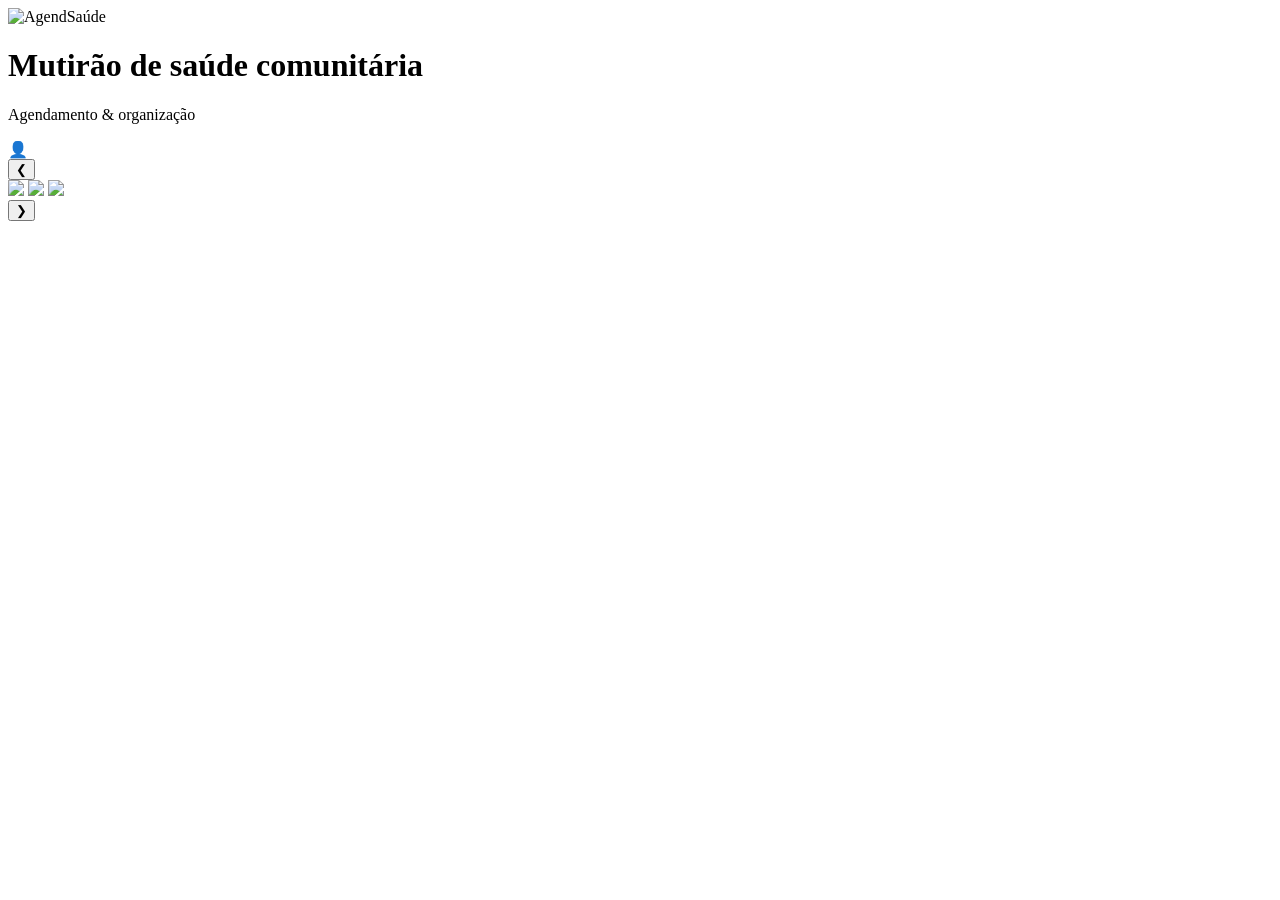
==== src/index.html @ 0ee85579 "Add files via upload" ====
<!DOCTYPE html>
<html lang="pt-br">
<head>
    <meta charset="UTF-8">
    <meta name="viewport" content="width=device-width, initial-scale=1.0">
    <title>AgendSaude</title>
    <link rel="stylesheet" href="src/css/style.css">
    <script defer src="src/js/script.js"></script>
    <link rel="preconnect" href="https://fonts.googleapis.com">
<link rel="preconnect" href="https://fonts.gstatic.com" crossorigin>
<link href="https://fonts.googleapis.com/css2?family=Roboto:ital,wght@0,100..900;1,100..900&display=swap" rel="stylesheet">
</head>
<body>
    <header class="topo">
        <div class="logo">
          <img src="src/img/logocortada.png" alt="AgendSaúde">
        </div>
      
        <div class="titulo">
          <h1>Mutirão de saúde comunitária</h1>
          <p>Agendamento & organização</p>
        </div>
      
        <div class="perfil">
          <div class="icone">👤</div>
        </div>
      </header>
    
      <!-- CARROSSEL -->

      <div class="carrossel">
        <button class="prev">&#10094;</button>
      
        <div class="slides">
          <img src="src/img/IMG1.jpg" class="slide active">
          <img src="src/img/IMG2.jpg" class="slide">
          <img src="src/img/IMG3.jpeg" class="slide">
        </div>
      
        <button class="next">&#10095;</button>
      </div>
      
</body>
</html>
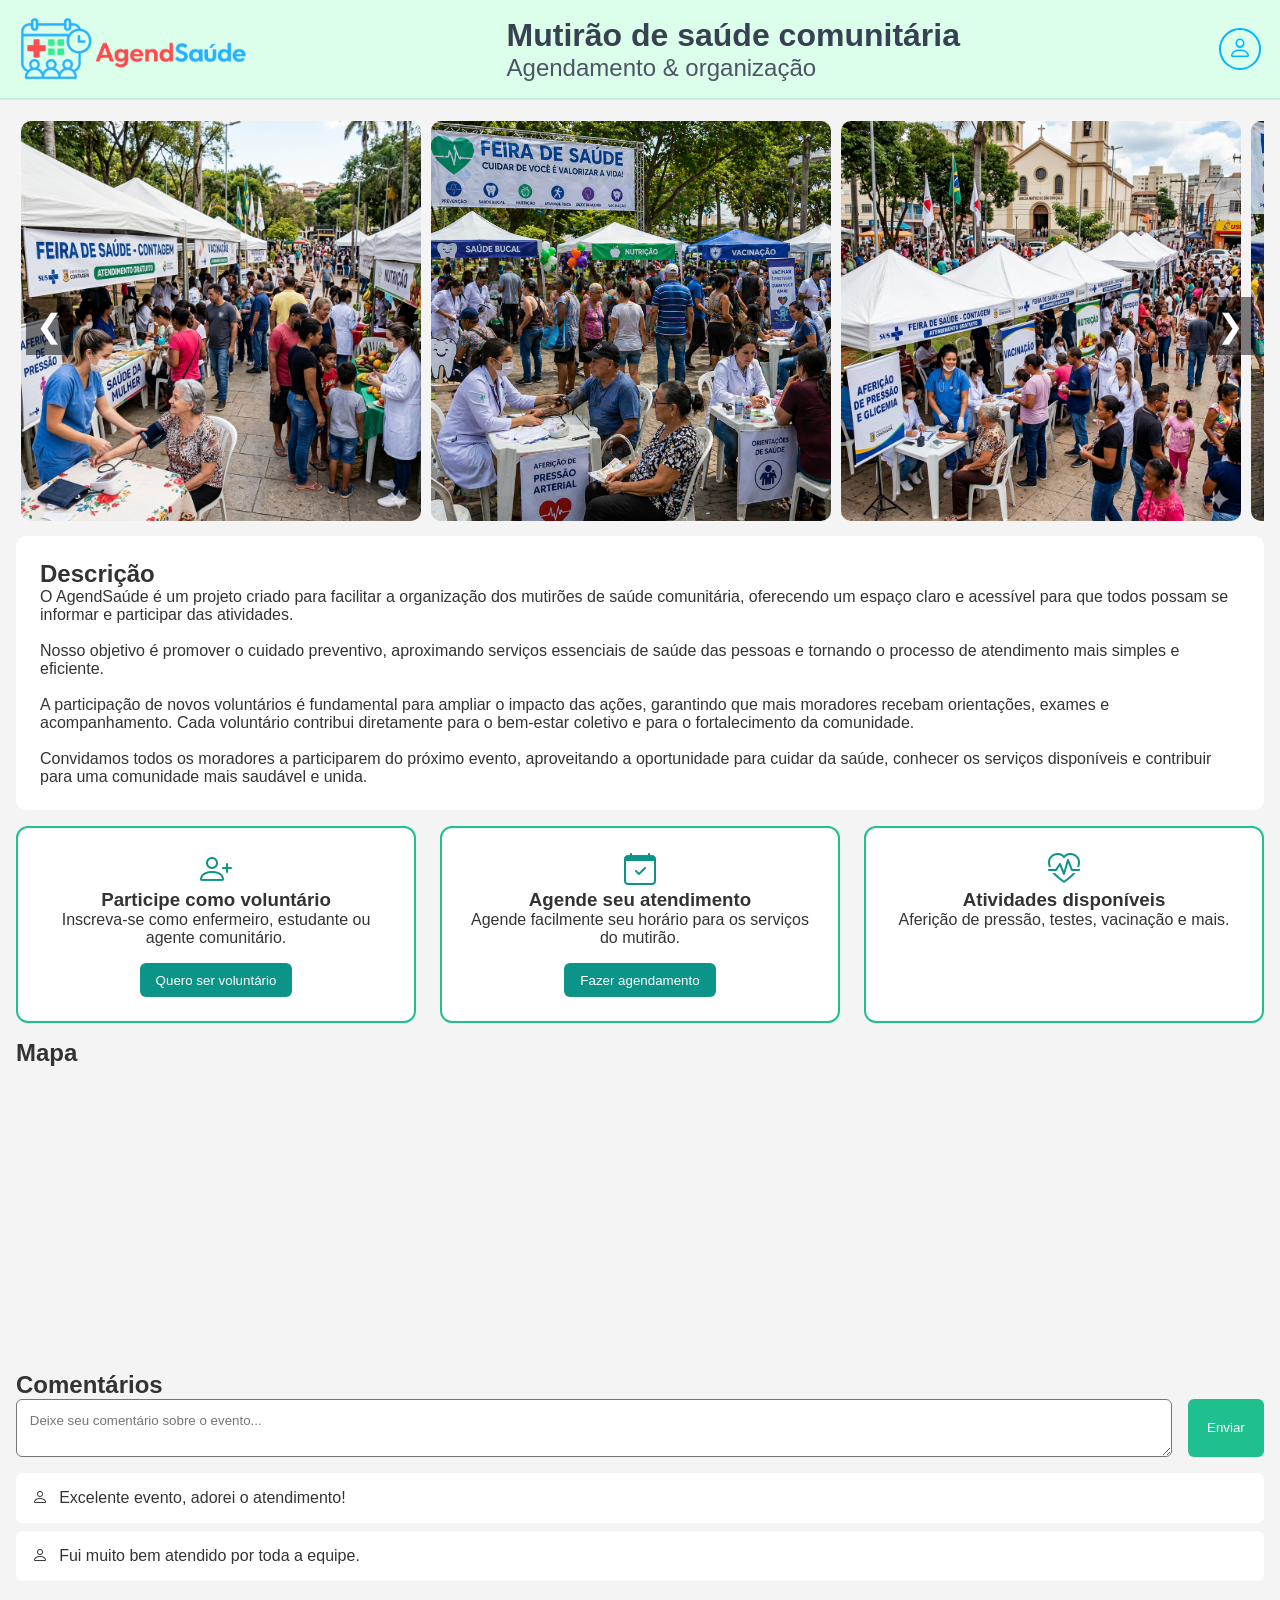
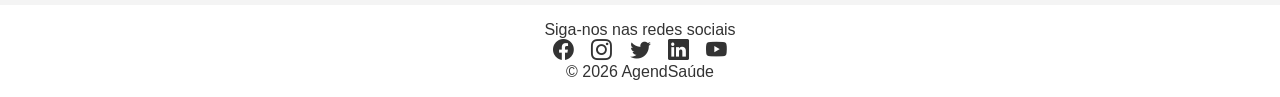
==== commit eb627c56: "Add files via upload" ====
--- a/src/index.html
+++ b/src/index.html
@@ -1,44 +1,157 @@
 <!DOCTYPE html>
-<html lang="pt-br">
+<html lang="pt-BR">
 <head>
-    <meta charset="UTF-8">
-    <meta name="viewport" content="width=device-width, initial-scale=1.0">
-    <title>AgendSaude</title>
-    <link rel="stylesheet" href="src/css/style.css">
-    <script defer src="src/js/script.js"></script>
-    <link rel="preconnect" href="https://fonts.googleapis.com">
-<link rel="preconnect" href="https://fonts.gstatic.com" crossorigin>
-<link href="https://fonts.googleapis.com/css2?family=Roboto:ital,wght@0,100..900;1,100..900&display=swap" rel="stylesheet">
+  <meta charset="UTF-8" />
+  <meta name="viewport" content="width=device-width, initial-scale=1.0" />
+  <title>AgendSaúde | Mutirão de Saúde Comunitária</title>
+
+  <link rel="stylesheet" href="css/style.css" />
+  <script defer src="js/scripyt.js"></script>
+
+  <!-- Ícones -->
+  <link rel="stylesheet" href="https://cdn.jsdelivr.net/npm/bootstrap-icons/font/bootstrap-icons.css">
 </head>
 <body>
-    <header class="topo">
-        <div class="logo">
-          <img src="src/img/logocortada.png" alt="AgendSaúde">
+  <!-- HEADER -->
+  <header class="banner">
+      <!-- LOGO -->
+      <div class="logo">
+        <img src="img/Logo png.png" alt="Ícone AgendSaúde">
+      </div>
+      <!-- TÍTULO -->
+      <div class="titulo">
+        <h1>Mutirão de saúde comunitária</h1>
+        <p>Agendamento & organização</p>
+      </div>
+      <!-- PERFIL -->
+      <div class="perfil">
+        <i class="bi bi-person"></i>
         </div>
-      
-        <div class="titulo">
-          <h1>Mutirão de saúde comunitária</h1>
-          <p>Agendamento & organização</p>
-        </div>
-      
-        <div class="perfil">
-          <div class="icone">👤</div>
-        </div>
-      </header>
+  </header>
+  <!-- CONTEÚDO PRINCIPAL -->
+  <main>
+    <!-- HERO / CARROSSEL -->
+
+    <section class="carousel" aria-label="Galeria de imagens">
     
-      <!-- CARROSSEL -->
+      <button class="carousel-btn prev" aria-label="Imagem anterior">&#10094;</button>
+  
+      <div class="carousel-track-container">
+        <ul class="carousel-track">
+          <li class="carousel-slide current"><img src="img/feira1.png" alt="Imagem 1"></li>
+          <li class="carousel-slide"><img src="img/feira2.png" alt="Imagem 2"></li>
+          <li class="carousel-slide"><img src="img/feira3.png" alt="Imagem 3"></li>
+          <li class="carousel-slide"><img src="img/feira4.png" alt="Imagem 4"></li>
+          <li class="carousel-slide"><img src="img/feira5.png" alt="Imagem 5"></li>
+          <li class="carousel-slide"><img src="img/feira6.png" alt="Imagem 6"></li>
+          <li class="carousel-slide"><img src="img/feira7.png" alt="Imagem 7"></li>
+          <li class="carousel-slide"><img src="img/feira8.png" alt="Imagem 8"></li>
+          <li class="carousel-slide"><img src="img/feira9.png" alt="Imagem 9"></li>
+          <li class="carousel-slide"><img src="img/feira10.png" alt="Imagem 10"></li>
+        </ul>
+      </div>
+  
+      <button class="carousel-btn next" aria-label="Próxima imagem">&#10095;</button>
+  
+    </section>
 
-      <div class="carrossel">
-        <button class="prev">&#10094;</button>
-      
-        <div class="slides">
-          <img src="src/img/IMG1.jpg" class="slide active">
-          <img src="src/img/IMG2.jpg" class="slide">
-          <img src="src/img/IMG3.jpeg" class="slide">
-        </div>
-      
-        <button class="next">&#10095;</button>
+    <!-- DESCRIÇÃO -->
+    <section id="descricao" class="descricao">
+      <h2>Descrição</h2>
+      <article>
+        <p>
+          O AgendSaúde é um projeto criado para facilitar a organização dos 
+          mutirões de saúde comunitária, oferecendo um espaço claro e acessível 
+          para que todos possam se informar e participar das atividades. <br><br>
+        </p>
+        <p>
+          Nosso objetivo é promover o cuidado preventivo, 
+          aproximando serviços essenciais  de saúde das pessoas e 
+          tornando o processo de atendimento mais simples e eficiente. <br><br>
+        </p>
+        <p>
+          A participação de novos voluntários é fundamental para ampliar o impacto das ações,  
+          garantindo que mais moradores recebam orientações, exames e acompanhamento. 
+          Cada voluntário contribui diretamente para o bem-estar coletivo e para o fortalecimento 
+          da  comunidade. <br><br>
+        </p>
+        <p>
+          Convidamos todos os moradores a participarem do próximo evento, 
+          aproveitando a  oportunidade para cuidar da saúde, conhecer os 
+          serviços disponíveis e contribuir para uma comunidade mais saudável e unida.
+        </p>
+      </article>
+    </section>
+
+    <!-- AÇÕES -->
+    <section id="acoes" class="acoes">
+      <article class="card">
+        <i class="bi bi-person-plus"></i>
+        <h3>Participe como voluntário</h3>
+        <p>Inscreva-se como enfermeiro, estudante ou agente comunitário.</p>
+        <button>Quero ser voluntário</button>
+      </article>
+
+      <article class="card destaque">
+        <i class="bi bi-calendar-check"></i>
+        <h3>Agende seu atendimento</h3>
+        <p>Agende facilmente seu horário para os serviços do mutirão.</p>
+        <button>Fazer agendamento</button>
+      </article>
+
+      <article class="card">
+        <i class="bi bi-heart-pulse"></i>
+        <h3>Atividades disponíveis</h3>
+        <p>Aferição de pressão, testes, vacinação e mais.</p>
+      </article>
+    </section>
+
+    <!-- MAPA -->
+    <section id="mapa" class="mapa">
+      <h2>Mapa</h2>
+      <iframe
+      src="https://www.google.com/maps?q=Paróquia+São+Gonçalo+Contagem+MG&output=embed"
+        loading="lazy"
+        referrerpolicy="no-referrer-when-downgrade">
+      </iframe>
+    </section>
+
+    <!-- COMENTÁRIOS -->
+    <section id="comentarios" class="comentarios">
+      <h2>Comentários</h2>
+
+      <form id="formComentario">
+        <textarea placeholder="Deixe seu comentário sobre o evento..." required></textarea>
+        <button type="submit">Enviar</button>
+      </form>
+
+      <div class="lista-comentarios">
+        <article class="comentario">
+          <i class="bi bi-person"></i>
+          <p>Excelente evento, adorei o atendimento!</p>
+        </article>
+
+        <article class="comentario">
+          <i class="bi bi-person"></i>
+          <p>Fui muito bem atendido por toda a equipe.</p>
+        </article>
       </div>
-      
+    </section>
+
+  </main>
+
+  <!-- FOOTER -->
+  <footer class="footer">
+    <p>Siga-nos nas redes sociais</p>
+    <div class="redes">
+      <i class="bi bi-facebook"></i>
+      <i class="bi bi-instagram"></i>
+      <i class="bi bi-twitter"></i>
+      <i class="bi bi-linkedin"></i>
+      <i class="bi bi-youtube"></i>
+    </div>
+    <span>© 2026 AgendSaúde</span>
+  </footer>
+
 </body>
 </html>
--- a/src/css/style.css
+++ b/src/css/style.css
@@ -0,0 +1,211 @@
+:root {
+  --primary: #1fbf8f;
+  --secondary: #0d9488;
+  --gray: #f4f4f4;
+  --text: #333;
+  --gray2:#ffffff;
+}
+* {
+  margin: 0;
+  padding: 0;
+  box-sizing: border-box;
+  font-family: "Segoe UI", sans-serif;
+}
+body {
+  background: var(--gray);
+  color: var(--text);
+}
+/* BANNER */
+.banner {
+  background-color: #dcffeb;
+  border-bottom: 2px solid #c6efd9;
+  width: 100%;
+  height: 100px;
+  align-items: center;
+  padding: 0.8rem 1.2rem;
+  display: flex;
+  justify-content: space-between;
+}
+/* LOGO */
+.logo{
+  height: 4rem;
+}
+.logo img{
+  height: 100%;
+}
+/* TÍTULO */
+.titulo h1{
+  display: block;
+  font-size: 2rem;
+  color: #374151;
+}
+.titulo p {
+  font-size: 1.5rem;
+  color: #4b5563;
+}
+/* PERFIL */
+.perfil {
+  width: 42px;
+  height: 42px;
+  border-radius: 50%;
+  border: 2px solid #00b4ff;
+  display: flex;
+  align-items: center;
+  justify-content: center;
+  cursor: pointer;
+}
+.perfil i {
+  font-size: 1.5rem;
+  color: #00b4ff;
+}
+
+/* MAIN */
+main {
+  padding: 1rem;
+}
+ /* Carrossel */
+ .carousel {
+  position: relative;
+  width: 100%;
+  height: 420px;
+  overflow: hidden;
+}
+
+.carousel-track-container {
+  overflow: hidden;
+}
+
+.carousel-track {
+  display: flex;
+  transition: transform 0.5s ease-in-out;
+}
+
+.carousel-slide {
+  min-width: 100% /3;
+  list-style: none;
+  margin: 5px;
+}
+
+.carousel-slide img {
+  width: 400px;
+  display: block;
+  border-radius: 10px;
+}
+
+.carousel-btn {
+  position: absolute;
+  top: 50%;
+  transform: translateY(-50%);
+  background: rgba(0,0,0,0.5);
+  border: none;
+  color: #fff;
+  font-size: 2rem;
+  padding: 10px;
+  cursor: pointer;
+  z-index: 10;
+}
+
+.carousel-btn.prev {
+  left: 10px;
+}
+
+.carousel-btn.next {
+  right: 10px;
+}
+
+.carousel-btn:hover {
+  background: rgba(0,0,0,0.8);
+}
+
+/* DESCRIÇÃO */
+.descricao {
+  background: #fff;
+  padding: 1.5rem;
+  border-radius: 10px;
+  margin-bottom: 1rem;
+}
+
+/* AÇÕES */
+.acoes {
+  display: grid;
+  grid-template-columns: repeat(auto-fit, minmax(250px, 1fr));
+  gap: 1.5rem;
+  margin-bottom: 1rem;
+}
+
+.card {
+  background: #fff;
+  padding: 1.5rem;
+  border: 2px solid var(--primary);
+  border-radius: 12px;
+  text-align: center;
+}
+
+.card i {
+  font-size: 2rem;
+  color: var(--secondary);
+}
+
+.card button {
+  margin-top: 1rem;
+  background: var(--secondary);
+  color: #fff;
+  border: none;
+  padding: 0.6rem 1rem;
+  border-radius: 6px;
+  cursor: pointer;
+}
+
+/* MAPA */
+.mapa iframe {
+  width: 100%;
+  height: 300px;
+  border: none;
+  border-radius: 10px;
+}
+
+/* COMENTÁRIOS */
+
+
+form {
+  display: flex;
+  gap: 1rem;
+  margin-bottom: 1rem;
+}
+
+form textarea {
+  flex: 1;
+  padding: 0.8rem;
+  border-radius: 6px;
+}
+
+form button {
+  background: var(--primary);
+  color: #fff;
+  border: none;
+  border-radius: 6px;
+  padding: 0.8rem 1.2rem;
+}
+
+.comentario {
+  background: #fff;
+  padding: 1rem;
+  border-radius: 6px;
+  margin-bottom: 0.5rem;
+  display: flex;
+  gap: 0.7rem;
+  align-items: center;
+}
+
+/* FOOTER */
+.footer {
+  background: #fff;
+  padding: 1rem;
+  text-align: center;
+}
+
+.redes i {
+  margin: 0 0.4rem;
+  font-size: 1.3rem;
+  cursor: pointer;
+}
